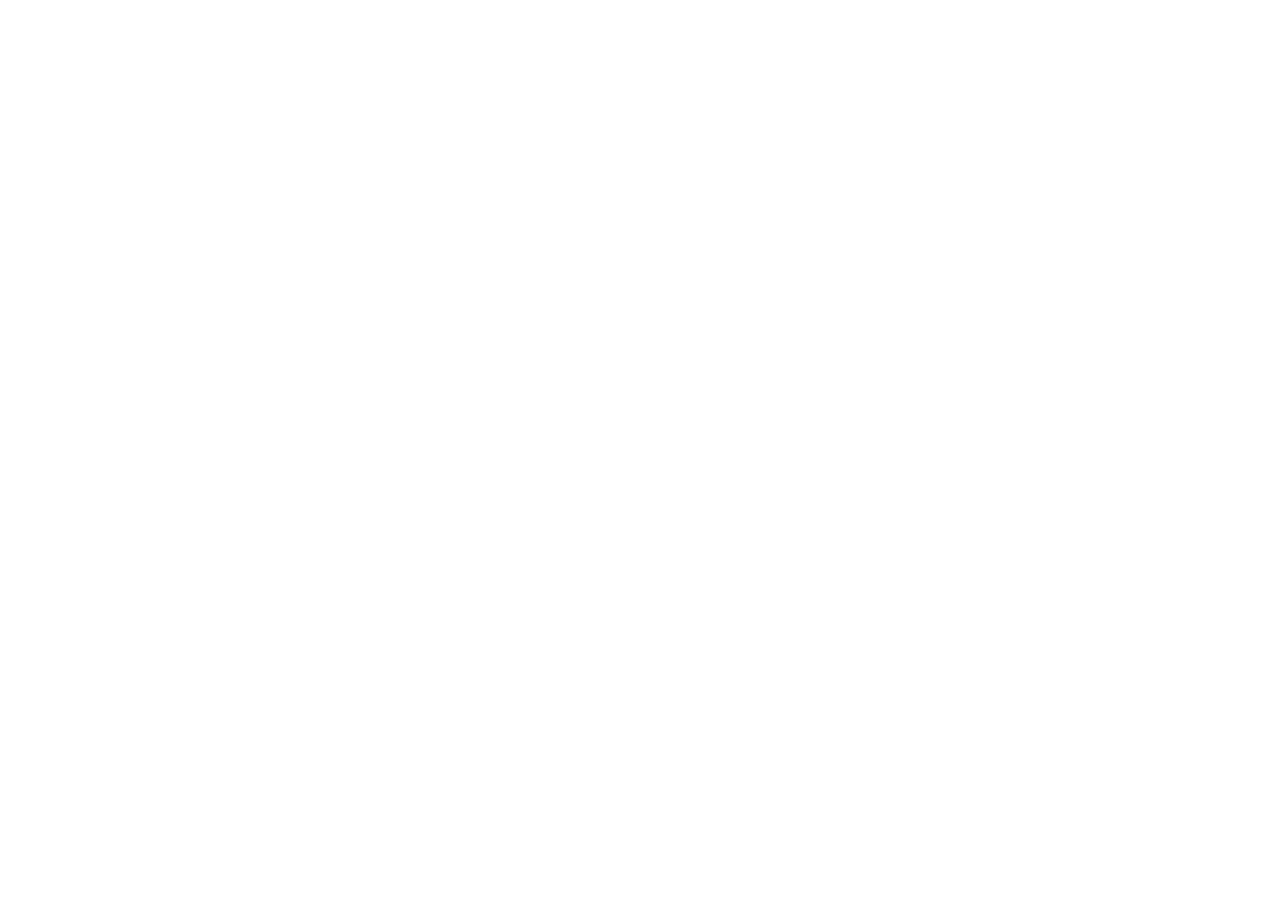
==== pages/atelier.html @ 1c8674ed "Initialisation du projet et création de l'architecture" ====
<!doctype html>
<html lang="fr">
<head>
    <meta charset="UTF-8">
    <meta name="viewport"
          content="width=device-width, user-scalable=no, initial-scale=1.0, maximum-scale=1.0, minimum-scale=1.0">
    <title>Document</title>
</head>
<body>

</body>
</html>
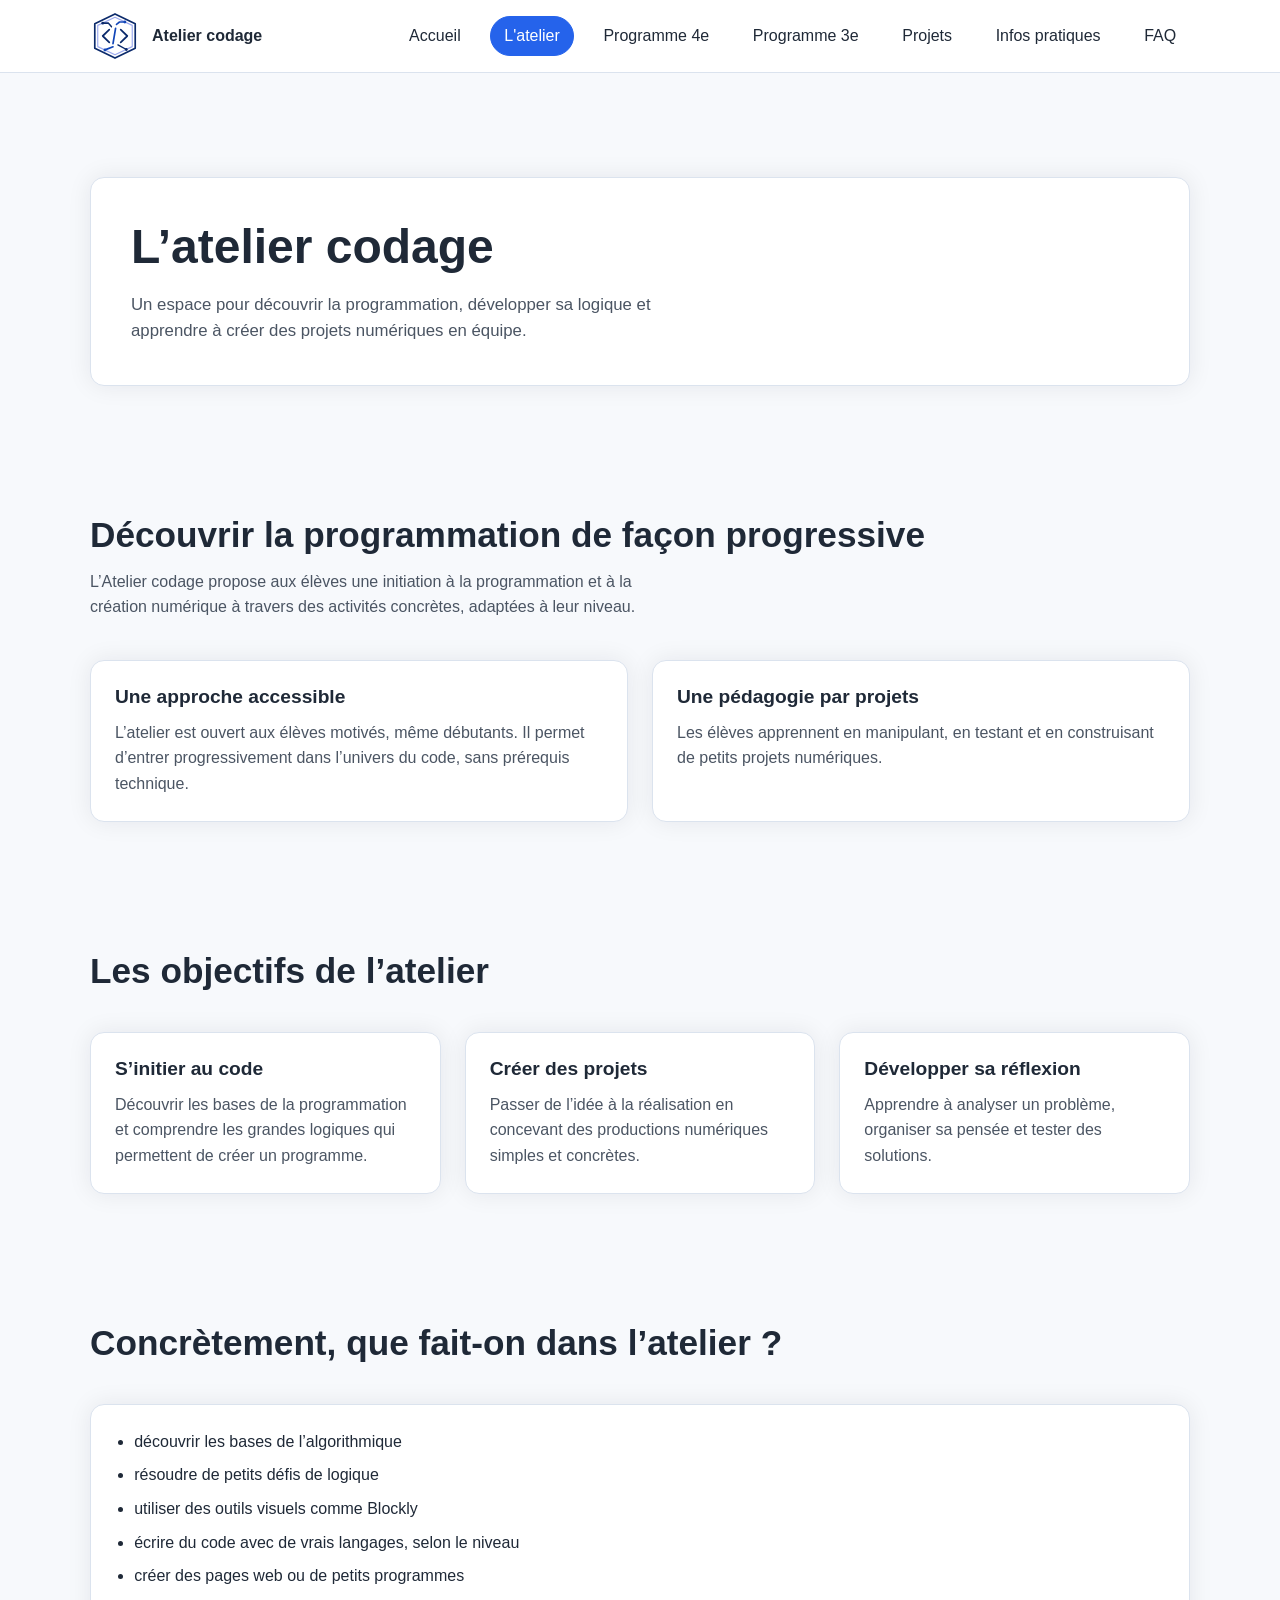
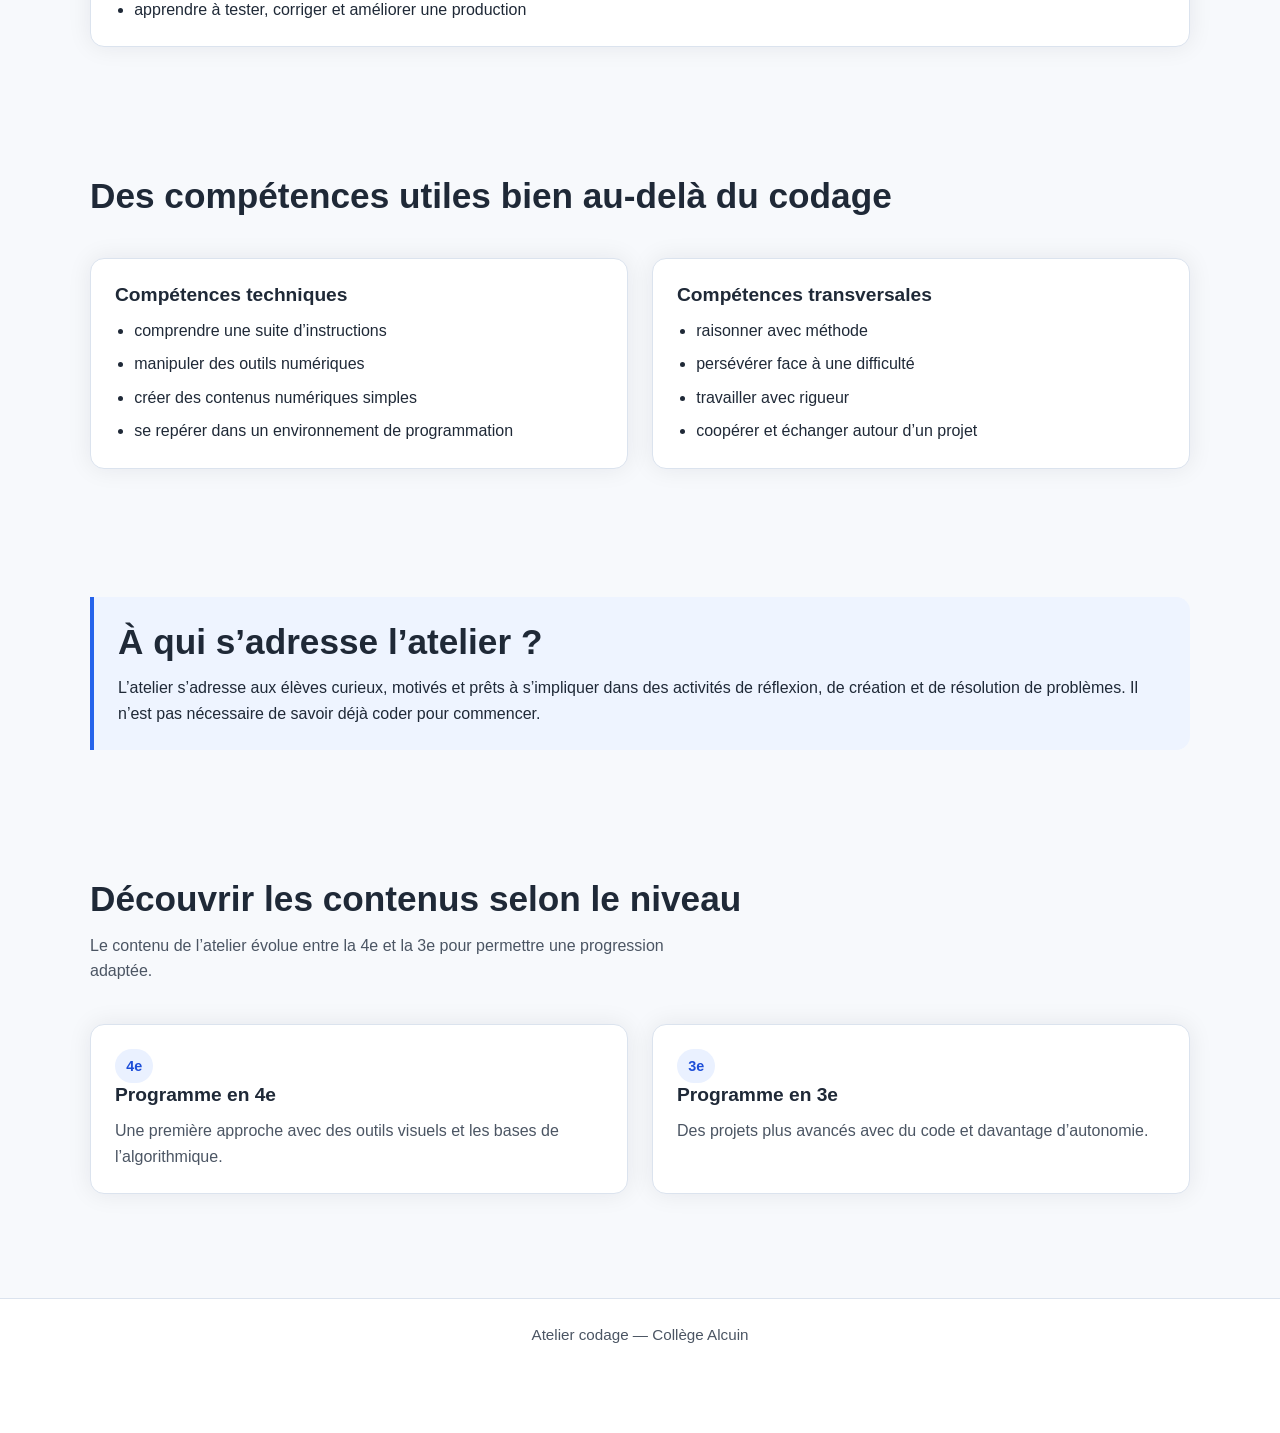
==== commit 5297819e: "Projet v1 complet et fonctionnel" ====
--- a/pages/atelier.html
+++ b/pages/atelier.html
@@ -4,9 +4,199 @@
     <meta charset="UTF-8">
     <meta name="viewport"
           content="width=device-width, user-scalable=no, initial-scale=1.0, maximum-scale=1.0, minimum-scale=1.0">
-    <title>Document</title>
+
+    <link rel="shortcut icon" href="../images/logo/favicon.ico" type="image/x-icon">
+    <link rel="stylesheet" href="../css/style.css">
+
+    <script src="../js/menu.js" defer></script>
+    <script src="../js/script.js" defer></script>
+
+    <title></title>
 </head>
+
 <body>
-
+    <header class="site-header">
+        <div class="container header-inner">
+            <a href="../index.html" class="site-brand">
+                <img src="../images/logo/logo.svg" alt="Logo de l'Atelier Codage">
+                <span>Atelier codage</span>
+            </a>
+
+            <button class="menu-toggle" aria-label="Ouvrir le menu" aria-expanded="false">
+                ☰
+            </button>
+
+            <nav class="menu" aria-label="Menu principal">
+                <!-- Menu injecté par JS -->
+            </nav>
+        </div>
+        <nav class="menu"></nav>
+    </header>
+
+    <main class="site-main">
+        <section class="page-hero">
+            <div class="container">
+                <h1>L’atelier codage</h1>
+                <p>
+                    Un espace pour découvrir la programmation, développer sa logique et apprendre à créer des
+                    projets numériques en équipe.
+                </p>
+            </div>
+        </section>
+
+        <section class="section page-content">
+            <div class="container">
+                <div class="section-header">
+                    <h2 class="section-title">Découvrir la programmation de façon progressive</h2>
+                        <p class="section-intro">
+                            L’Atelier codage propose aux élèves une initiation à la programmation et à la création
+                            numérique à travers des activités concrètes, adaptées à leur niveau.
+                        </p>
+                    </div>
+
+                    <div class="grid grid-2">
+                        <div class="card">
+                        <h3 class="card-title">Une approche accessible</h3>
+                        <p>
+                            L’atelier est ouvert aux élèves motivés, même débutants. Il permet d’entrer progressivement
+                            dans l’univers du code, sans prérequis technique.
+                        </p>
+                    </div>
+
+                    <div class="card">
+                        <h3 class="card-title">Une pédagogie par projets</h3>
+                        <p>
+                            Les élèves apprennent en manipulant, en testant et en construisant de petits projets
+                            numériques.
+                        </p>
+                    </div>
+                </div>
+            </div>
+        </section>
+
+        <section class="section page-content">
+            <div class="container">
+                <div class="section-header">
+                    <h2 class="section-title">Les objectifs de l’atelier</h2>
+                </div>
+
+                <div class="grid grid-3">
+                    <div class="card">
+                        <h3 class="card-title">S’initier au code</h3>
+                        <p>
+                            Découvrir les bases de la programmation et comprendre les grandes logiques qui permettent
+                            de créer un programme.
+                        </p>
+                    </div>
+
+                    <div class="card">
+                        <h3 class="card-title">Créer des projets</h3>
+                        <p>
+                            Passer de l’idée à la réalisation en concevant des productions numériques simples et
+                            concrètes.
+                        </p>
+                    </div>
+
+                    <div class="card">
+                        <h3 class="card-title">Développer sa réflexion</h3>
+                        <p>Apprendre à analyser un problème, organiser sa pensée et tester des solutions.</p>
+                    </div>
+                </div>
+            </div>
+        </section>
+
+        <section class="section page-content">
+            <div class="container">
+                <div class="section-header">
+                    <h2 class="section-title">Concrètement, que fait-on dans l’atelier ?</h2>
+                </div>
+
+                <div class="card">
+                    <ul class="content-list">
+                        <li>découvrir les bases de l’algorithmique</li>
+                        <li>résoudre de petits défis de logique</li>
+                        <li>utiliser des outils visuels comme Blockly</li>
+                        <li>écrire du code avec de vrais langages, selon le niveau</li>
+                        <li>créer des pages web ou de petits programmes</li>
+                        <li>apprendre à tester, corriger et améliorer une production</li>
+                    </ul>
+                </div>
+            </div>
+        </section>
+
+        <section class="section page-content">
+            <div class="container">
+                <div class="section-header">
+                    <h2 class="section-title">Des compétences utiles bien au-delà du codage</h2>
+                </div>
+
+                <div class="grid grid-2">
+                    <div class="card">
+                        <h3 class="card-title">Compétences techniques</h3>
+                        <ul class="content-list">
+                            <li>comprendre une suite d’instructions</li>
+                            <li>manipuler des outils numériques</li>
+                            <li>créer des contenus numériques simples</li>
+                            <li>se repérer dans un environnement de programmation</li>
+                        </ul>
+                    </div>
+
+                    <div class="card">
+                        <h3 class="card-title">Compétences transversales</h3>
+                        <ul class="content-list">
+                            <li>raisonner avec méthode</li>
+                            <li>persévérer face à une difficulté</li>
+                            <li>travailler avec rigueur</li>
+                            <li>coopérer et échanger autour d’un projet</li>
+                        </ul>
+                    </div>
+                </div>
+            </div>
+        </section>
+
+        <section class="section page-content">
+            <div class="container">
+                <div class="info-box">
+                    <h2 class="section-title">À qui s’adresse l’atelier ?</h2>
+                    <p>
+                        L’atelier s’adresse aux élèves curieux, motivés et prêts à s’impliquer dans des activités de
+                        réflexion, de création et de résolution de problèmes. Il n’est pas nécessaire de savoir déjà
+                        coder pour commencer.
+                    </p>
+                </div>
+            </div>
+        </section>
+
+        <section class="section page-content">
+            <div class="container">
+                <div class="section-header">
+                    <h2 class="section-title">Découvrir les contenus selon le niveau</h2>
+                    <p class="section-intro">
+                        Le contenu de l’atelier évolue entre la 4e et la 3e pour permettre une progression adaptée.
+                    </p>
+                </div>
+
+                <div class="grid grid-2">
+                    <a class="card card-link" href="programme-4eme.html">
+                        <span class="badge">4e</span>
+                        <h3 class="card-title">Programme en 4e</h3>
+                        <p>Une première approche avec des outils visuels et les bases de l’algorithmique.</p>
+                    </a>
+
+                    <a class="card card-link" href="programme-3eme.html">
+                        <span class="badge">3e</span>
+                        <h3 class="card-title">Programme en 3e</h3>
+                        <p>Des projets plus avancés avec du code et davantage d’autonomie.</p>
+                    </a>
+                </div>
+            </div>
+        </section>
+    </main>
+
+    <footer class="site-footer">
+        <div class="container">
+            <p>Atelier codage — Collège Alcuin</p>
+        </div>
+    </footer>
 </body>
 </html>
--- a/css/style.css
+++ b/css/style.css
@@ -0,0 +1,411 @@
+/* --------------------------------------- Variables globales --------------------------------------- */
+:root {
+    --color-bg: #f7f9fc;
+    --color-surface: #ffffff;
+    --color-text: #1f2937;
+    --color-text-soft: #4b5563;
+    --color-primary: #2563eb;
+    --color-primary-dark: #1d4ed8;
+    --color-border: #dbe3ee;
+
+    --shadow-soft: 0 0 24px rgba(15, 23, 42, 0.08);
+
+    --radius: 14px;
+    --container-width: 1100px;
+
+    --space-xs: 0.5rem;
+    --space-sm: 0.75rem;
+    --space-md: 1rem;
+    --space-lg: 1.5rem;
+    --space-xl: 2.5rem;
+    --space-2xl: 4rem;
+
+    --main-font: Verdana, Helvetica, "sans-serif";
+}
+
+/* --------------------------------------- Reset léger --------------------------------------- */
+*,
+*::before,
+*::after {
+    box-sizing: border-box;
+}
+
+html {
+    font-size: 16px;
+}
+
+body,
+h1,
+h2,
+h3,
+p,
+ul,
+ol {
+    margin: 0;
+}
+
+img {
+    display: block;
+    max-width: 100%;
+}
+
+a {
+    color: inherit;
+    text-decoration: none;
+}
+
+button,
+input,
+textarea,
+select {
+    font: inherit;
+}
+
+/* --------------------------------------- Styles généraux --------------------------------------- */
+body {
+    font-family: var(--main-font);
+    background-color: var(--color-bg);
+    color: var(--color-text);
+    line-height: 1.6;
+}
+
+.container {
+    width: min(100% - 2rem, var(--container-width));
+    margin-inline: auto;
+}
+
+.site-main {
+    padding-block: var(--space-xl);
+}
+
+h1,
+h2,
+h3 {
+    line-height: 1.2;
+}
+
+h1 {
+    font-size: clamp(2rem, 4vw, 3rem);
+}
+
+h1 sup {
+    font-size: clamp(1rem, 2vw, 1.5rem);
+}
+
+p {
+    color: var(--color-text-soft);
+}
+
+/* --------------------------------------- Structure commune --------------------------------------- */
+.site-header,
+.site-footer,
+.page-hero,
+.page-content {
+    width: 100%;
+}
+
+.page-content {
+    padding-block: var(--space-xl);
+}
+
+.page-content__btn-container {
+    margin-top: 1.5rem;
+    display: flex;
+    flex-wrap: wrap;
+    gap: 1rem;
+}
+
+/* --------------------------------------- Header + menu --------------------------------------- */
+.site-header {
+    background-color: var(--color-surface);
+    border-bottom: 1px solid var(--color-border);
+    position: sticky;
+    top: 0;
+    z-index: 1000;
+}
+
+.header-inner {
+    min-height: 72px;
+    display: flex;
+    align-items: center;
+    justify-content: space-between;
+    gap: var(--space-lg);
+}
+
+.site-brand {
+    display: flex;
+    align-items: center;
+    gap: var(--space-sm);
+    font-weight: 700;
+}
+
+.site-brand img {
+    width: 50px;
+    height: 50px;
+    object-fit: contain;
+}
+
+.menu {
+    display: flex;
+    align-items: center;
+    gap: var(--space-md);
+    flex-wrap: wrap;
+}
+
+.menu-toggle {
+    display: none;
+    font-size: 1.5rem;
+    background: none;
+    border: none;
+    cursor: pointer;
+}
+
+.menu-link {
+    padding: 0.4rem 0.8rem;
+    border-radius: 500px;
+    color: var(--color-text);
+    border: 1px solid transparent;
+    transition: background-color 1s ease, color 1s ease, border 1s ease;
+}
+
+.menu-link:hover,
+.menu-link:focus-visible {
+    background-color: #eaf1ff;
+    border-color: var(--color-primary);
+    color: var(--color-primary-dark);
+}
+
+.menu-link.active {
+    background-color: var(--color-primary);
+    color: #ffffff;
+    border-color: var(--color-primary);
+}
+
+/* --------------------------------------- Hero + footer --------------------------------------- */
+.page-hero {
+    padding-block: var(--space-2xl);
+}
+
+.page-hero .container {
+    background-color: var(--color-surface);
+    border: 1px solid var(--color-border);
+    border-radius: var(--radius);
+    box-shadow: var(--shadow-soft);
+    padding: var(--space-xl);
+}
+
+.page-hero p {
+    margin-top: var(--space-md);
+    max-width: 60ch;
+    font-size: 1.05rem;
+}
+
+.site-footer {
+    border-top: 1px solid var(--color-border);
+    background-color: var(--color-surface);
+    min-height: 15vh;
+}
+
+.site-footer .container {
+    padding-block: var(--space-lg);
+}
+
+.site-footer p {
+    font-size: 0.95rem;
+    text-align: center;
+}
+
+/* --------------------------------------- responsive --------------------------------------- */
+@media (max-width: 768px) {
+
+    .menu-toggle {
+        display: block;
+    }
+
+    .menu {
+        position: absolute;
+        top: 72px;
+        right: 1rem;
+        left: 1rem;
+
+        background-color: var(--color-surface);
+        border: 1px solid var(--color-border);
+        border-radius: var(--radius);
+        box-shadow: var(--shadow-soft);
+
+        flex-direction: column;
+        align-items: stretch;
+        padding: var(--space-md);
+
+        display: none;
+    }
+
+    .menu.open {
+        display: flex;
+    }
+
+    .menu-link {
+        padding: 0.75rem;
+        border-radius: 8px;
+    }
+
+    .header-inner {
+        position: relative;
+    }
+}
+
+/* ****************************************************************************************************************** */
+.button {
+    display: inline-flex;
+    align-items: center;
+    justify-content: center;
+    gap: 0.5rem;
+
+    padding: 0.8rem 1.2rem;
+    border: 1px solid transparent;
+    border-radius: 999px;
+
+    font-weight: 600;
+    line-height: 1;
+    cursor: pointer;
+
+    transition: background-color 0.2s ease, color 0.2s ease, border-color 0.2s ease, transform 0.2s ease;
+}
+
+.button:hover,
+.button:focus-visible {
+    transform: translateY(-1px);
+}
+
+.button-primary {
+    background-color: var(--color-primary);
+    color: #ffffff;
+}
+
+.button-primary:hover,
+.button-primary:focus-visible {
+    background-color: var(--color-primary-dark);
+}
+
+.button-secondary {
+    background-color: var(--color-surface);
+    color: var(--color-primary-dark);
+    border-color: var(--color-border);
+}
+
+.button-secondary:hover,
+.button-secondary:focus-visible {
+    background-color: #eef4ff;
+}
+
+/* ****************************************************************************************************************** */
+.section {
+    padding-block: var(--space-2xl);
+}
+
+.section-header {
+    margin-bottom: var(--space-xl);
+}
+
+.section-title {
+      font-size: clamp(1.5rem, 3vw, 2.2rem);
+      margin-bottom: var(--space-sm);
+}
+
+.section-intro {
+    max-width: 65ch;
+}
+
+/* ****************************************************************************************************************** */
+.grid {
+      display: grid;
+      gap: var(--space-lg);
+}
+
+.grid-2 {
+    grid-template-columns: repeat(2, minmax(0, 1fr));
+}
+
+.grid-3 {
+    grid-template-columns: repeat(3, minmax(0, 1fr));
+}
+
+.grid-4 {
+    grid-template-columns: repeat(4, minmax(0, 1fr));
+}
+
+@media (max-width: 900px) {
+    .grid-3,
+    .grid-4 {
+        grid-template-columns: repeat(2, minmax(0, 1fr));
+    }
+}
+
+@media (max-width: 640px) {
+    .grid-2,
+    .grid-3,
+    .grid-4 {
+        grid-template-columns: 1fr;
+    }
+}
+
+/* ****************************************************************************************************************** */
+.card {
+    background-color: var(--color-surface);
+    border: 1px solid var(--color-border);
+    border-radius: var(--radius);
+    box-shadow: var(--shadow-soft);
+    padding: var(--space-lg);
+    height: 100%;
+}
+
+.card-title {
+      font-size: 1.2rem;
+      margin-bottom: var(--space-sm);
+}
+
+.card p + p {
+    margin-top: var(--space-sm);
+}
+
+.card-link {
+    display: block;
+    height: 100%;
+    transition: transform 0.2s ease, box-shadow 0.2s ease;
+}
+
+.card-link:hover,
+.card-link:focus-visible {
+    transform: translateY(-3px);
+}
+
+/* ****************************************************************************************************************** */
+.info-box {
+    background-color: #eef4ff;
+    border-left: 4px solid var(--color-primary);
+    border-radius: 0 var(--radius) var(--radius) 0;
+    padding: var(--space-lg);
+}
+
+.info-box p {
+    color: var(--color-text);
+}
+
+/* ****************************************************************************************************************** */
+.badge {
+    display: inline-block;
+    padding: 0.35rem 0.7rem;
+    border-radius: 999px;
+    background-color: #eaf1ff;
+    color: var(--color-primary-dark);
+    font-size: 0.9rem;
+    font-weight: 600;
+}
+
+.content-list {
+    padding-left: 1.2rem;
+}
+
+.content-list li + li {
+    margin-top: 0.5rem;
+}
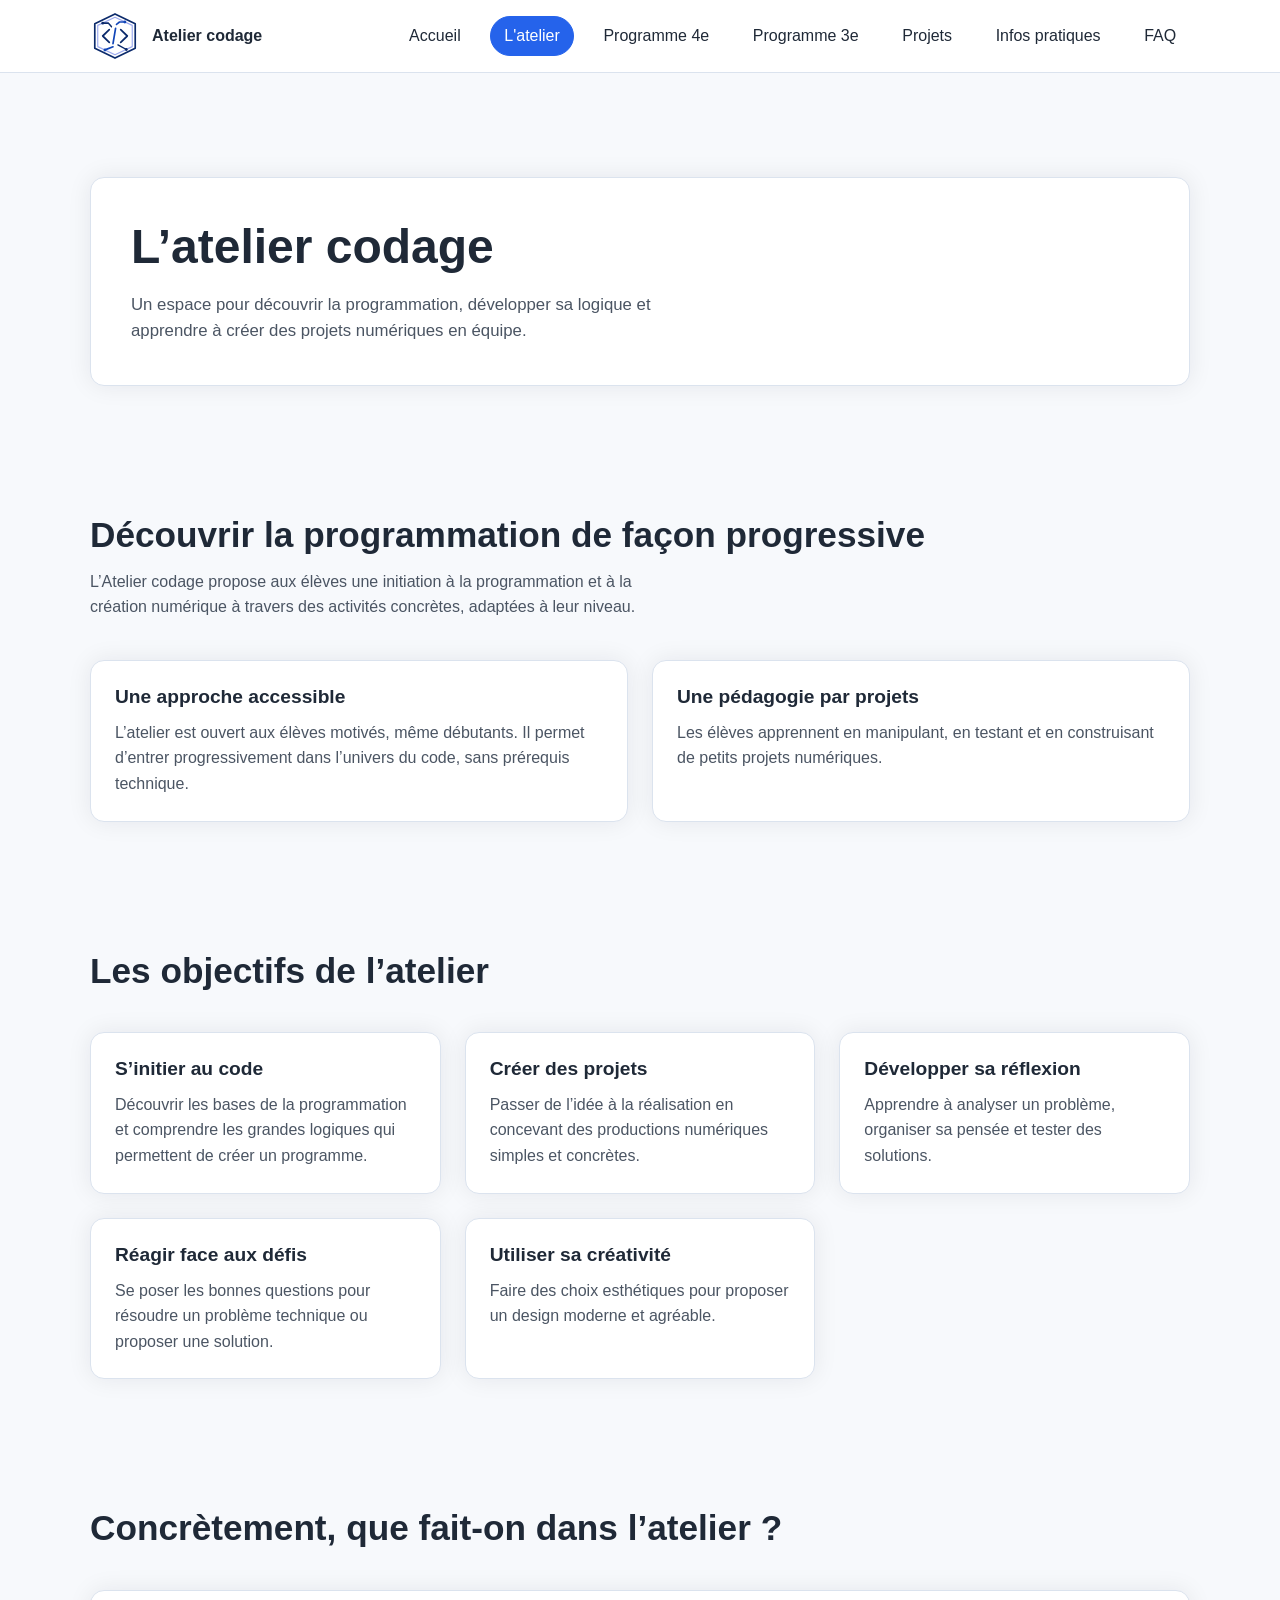
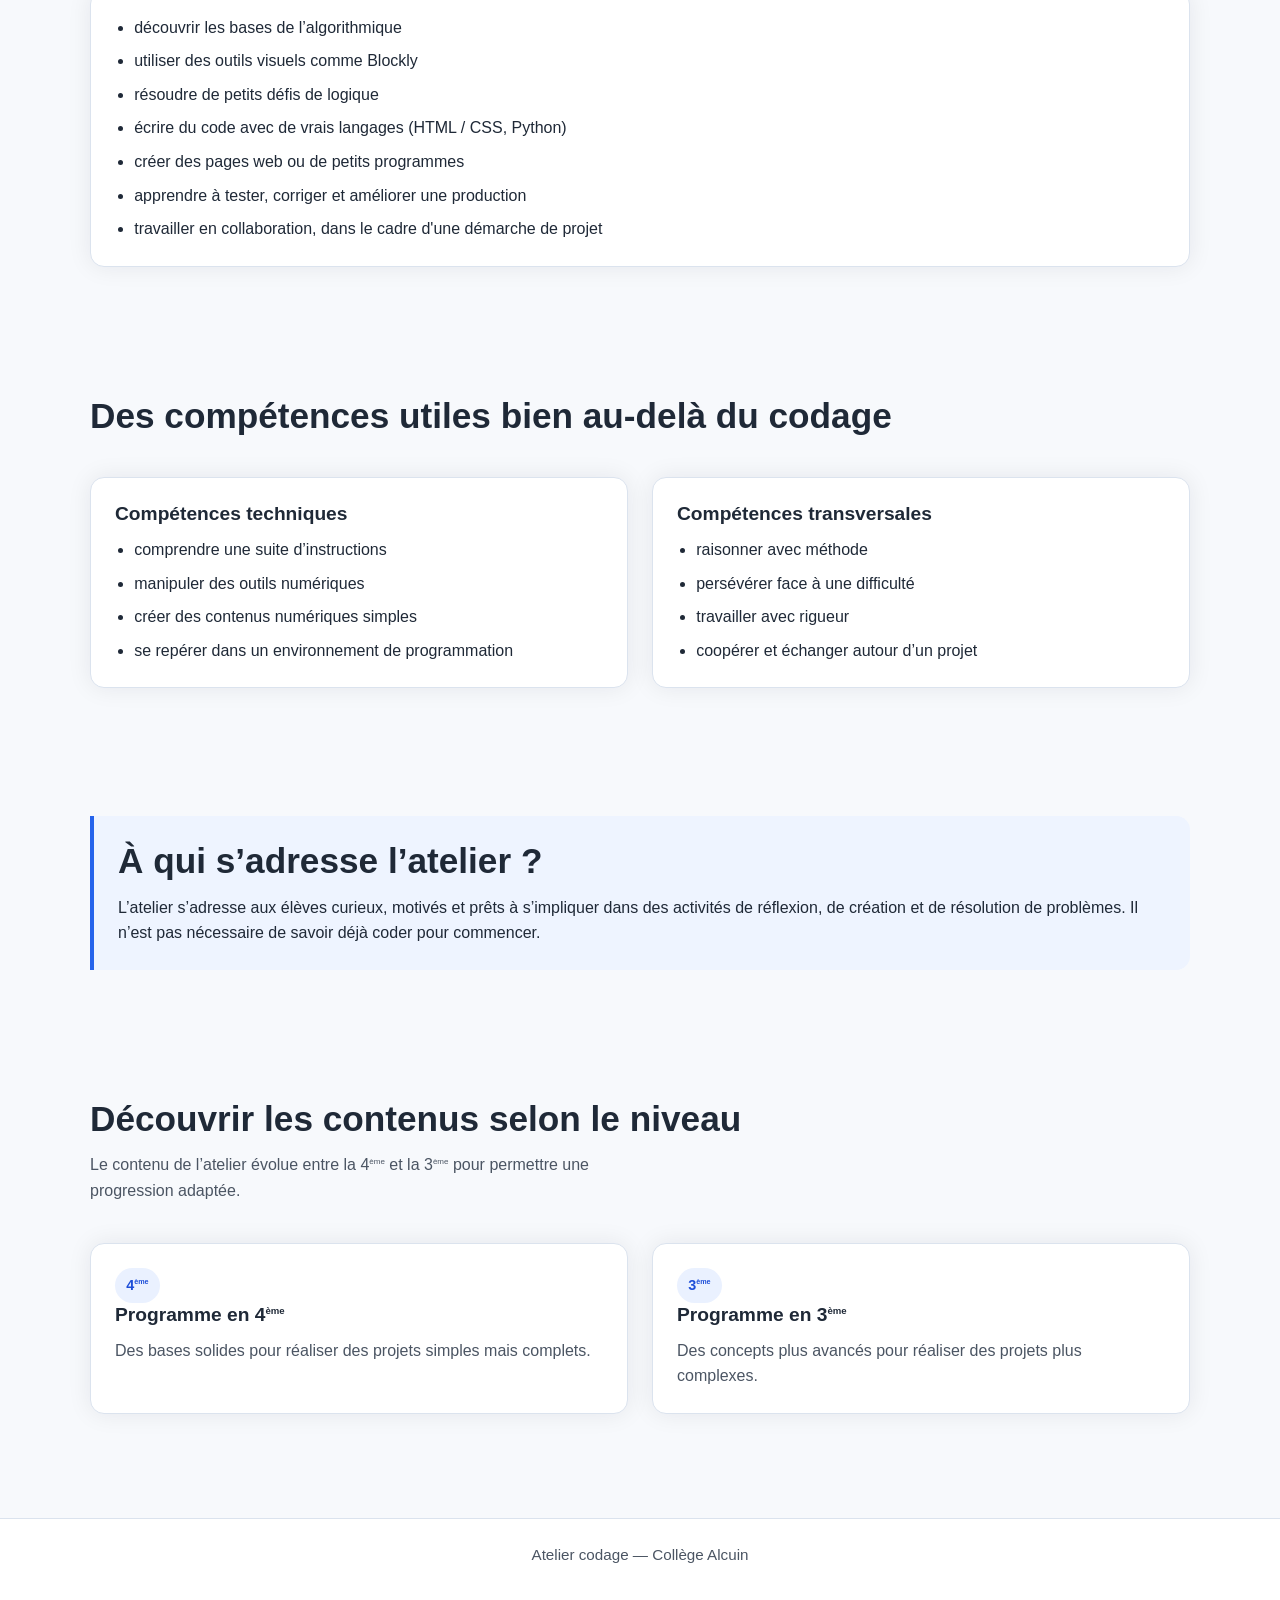
==== commit 45a20f2b: "Projet v1 complet et fonctionnel" ====
--- a/pages/atelier.html
+++ b/pages/atelier.html
@@ -101,6 +101,19 @@
                         <h3 class="card-title">Développer sa réflexion</h3>
                         <p>Apprendre à analyser un problème, organiser sa pensée et tester des solutions.</p>
                     </div>
+
+                    <div class="card">
+                        <h3 class="card-title">Réagir face aux défis</h3>
+                        <p>
+                            Se poser les bonnes questions pour résoudre un problème technique ou proposer une
+                            solution.
+                        </p>
+                    </div>
+
+                    <div class="card">
+                        <h3 class="card-title">Utiliser sa créativité</h3>
+                        <p>Faire des choix esthétiques pour proposer un design moderne et agréable.</p>
+                    </div>
                 </div>
             </div>
         </section>
@@ -114,11 +127,12 @@
                 <div class="card">
                     <ul class="content-list">
                         <li>découvrir les bases de l’algorithmique</li>
+                        <li>utiliser des outils visuels comme Blockly</li>
                         <li>résoudre de petits défis de logique</li>
-                        <li>utiliser des outils visuels comme Blockly</li>
-                        <li>écrire du code avec de vrais langages, selon le niveau</li>
+                        <li>écrire du code avec de vrais langages (HTML / CSS, Python)</li>
                         <li>créer des pages web ou de petits programmes</li>
                         <li>apprendre à tester, corriger et améliorer une production</li>
+                        <li>travailler en collaboration, dans le cadre d'une démarche de projet</li>
                     </ul>
                 </div>
             </div>
@@ -172,21 +186,22 @@
                 <div class="section-header">
                     <h2 class="section-title">Découvrir les contenus selon le niveau</h2>
                     <p class="section-intro">
-                        Le contenu de l’atelier évolue entre la 4e et la 3e pour permettre une progression adaptée.
+                        Le contenu de l’atelier évolue entre la 4<sup>ème</sup> et la 3<sup>ème</sup> pour permettre
+                        une progression adaptée.
                     </p>
                 </div>
 
                 <div class="grid grid-2">
                     <a class="card card-link" href="programme-4eme.html">
-                        <span class="badge">4e</span>
-                        <h3 class="card-title">Programme en 4e</h3>
-                        <p>Une première approche avec des outils visuels et les bases de l’algorithmique.</p>
+                        <span class="badge">4<sup>ème</sup></span>
+                        <h3 class="card-title">Programme en 4<sup>ème</sup></h3>
+                        <p>Des bases solides pour réaliser des projets simples mais complets.</p>
                     </a>
 
                     <a class="card card-link" href="programme-3eme.html">
-                        <span class="badge">3e</span>
-                        <h3 class="card-title">Programme en 3e</h3>
-                        <p>Des projets plus avancés avec du code et davantage d’autonomie.</p>
+                        <span class="badge">3<sup>ème</sup></span>
+                        <h3 class="card-title">Programme en 3<sup>ème</sup></h3>
+                        <p>Des concepts plus avancés pour réaliser des projets plus complexes.</p>
                     </a>
                 </div>
             </div>
--- a/css/style.css
+++ b/css/style.css
@@ -88,8 +88,8 @@
     font-size: clamp(2rem, 4vw, 3rem);
 }
 
-h1 sup {
-    font-size: clamp(1rem, 2vw, 1.5rem);
+sup {
+    font-size: 0.5em;
 }
 
 p {
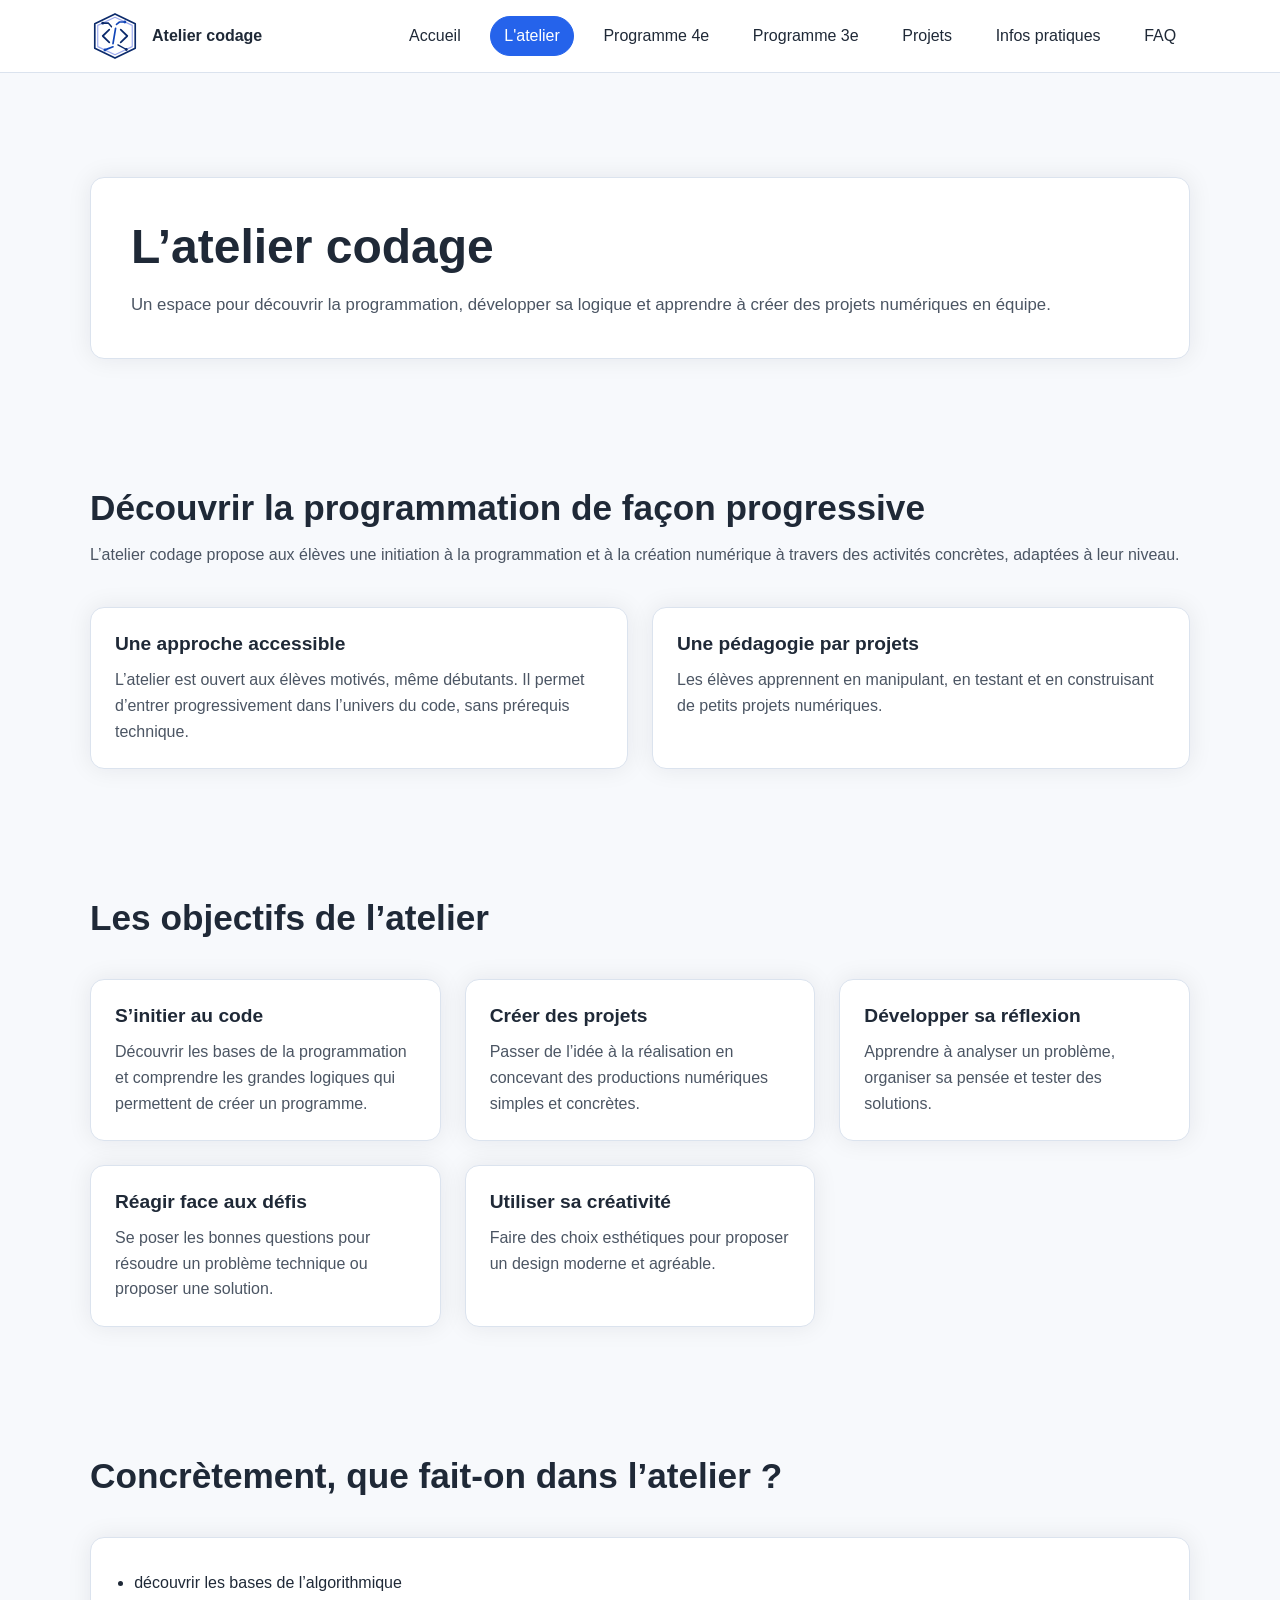
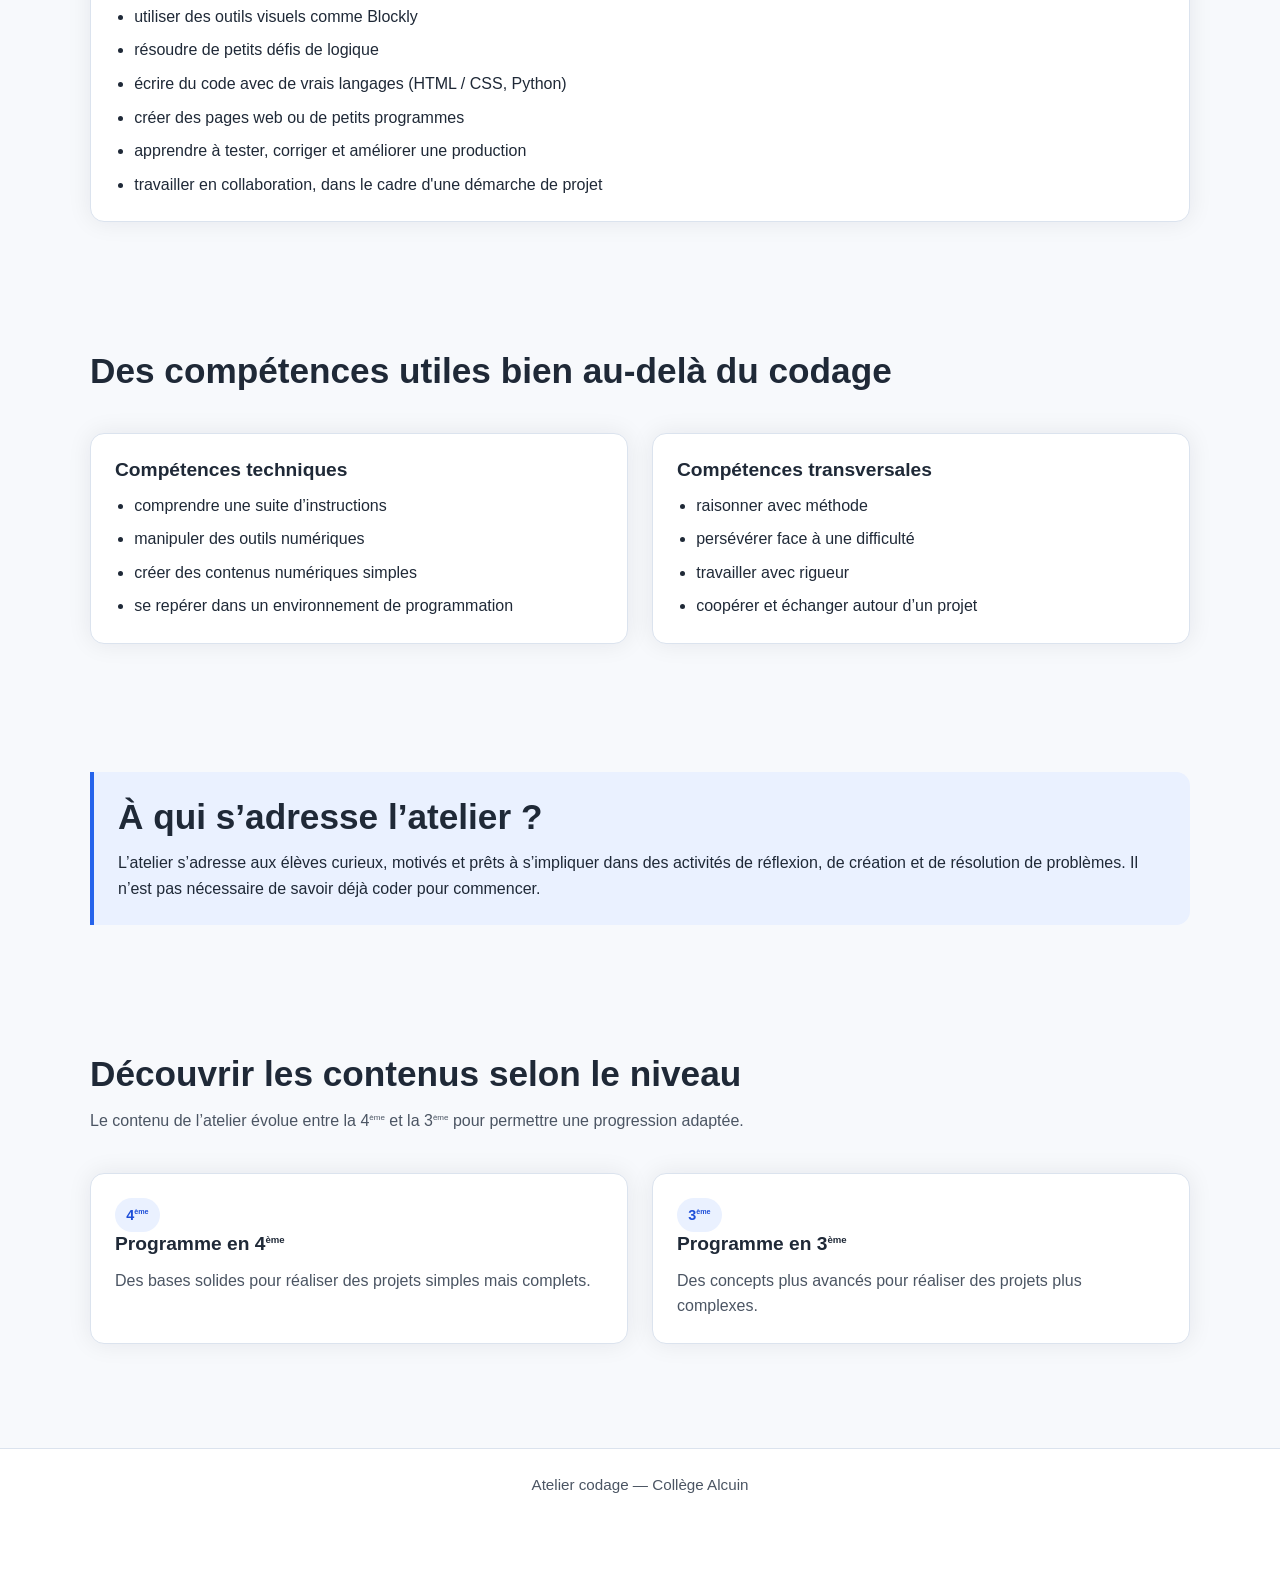
==== commit 800ab28c: "update style" ====
--- a/pages/atelier.html
+++ b/pages/atelier.html
@@ -18,7 +18,7 @@
     <header class="site-header">
         <div class="container header-inner">
             <a href="../index.html" class="site-brand">
-                <img src="../images/logo/logo.svg" alt="Logo de l'Atelier Codage">
+                <img src="../images/logo/logo.svg" alt="Logo de l'atelier Codage">
                 <span>Atelier codage</span>
             </a>
 
@@ -49,7 +49,7 @@
                 <div class="section-header">
                     <h2 class="section-title">Découvrir la programmation de façon progressive</h2>
                         <p class="section-intro">
-                            L’Atelier codage propose aux élèves une initiation à la programmation et à la création
+                            L’atelier codage propose aux élèves une initiation à la programmation et à la création
                             numérique à travers des activités concrètes, adaptées à leur niveau.
                         </p>
                     </div>
--- a/css/style.css
+++ b/css/style.css
@@ -7,6 +7,7 @@
     --color-primary: #2563eb;
     --color-primary-dark: #1d4ed8;
     --color-border: #dbe3ee;
+    --color-badge: #eaf1ff;
 
     --shadow-soft: 0 0 24px rgba(15, 23, 42, 0.08);
 
@@ -170,7 +171,7 @@
 
 .menu-link:hover,
 .menu-link:focus-visible {
-    background-color: #eaf1ff;
+    background-color: var(--color-badge);
     border-color: var(--color-primary);
     color: var(--color-primary-dark);
 }
@@ -196,7 +197,7 @@
 
 .page-hero p {
     margin-top: var(--space-md);
-    max-width: 60ch;
+    /*max-width: 60ch;*/
     font-size: 1.05rem;
 }
 
@@ -295,7 +296,7 @@
 
 .button-secondary:hover,
 .button-secondary:focus-visible {
-    background-color: #eef4ff;
+    background-color: var(--color-badge);
 }
 
 /* ****************************************************************************************************************** */
@@ -311,10 +312,10 @@
       font-size: clamp(1.5rem, 3vw, 2.2rem);
       margin-bottom: var(--space-sm);
 }
-
+/*
 .section-intro {
     max-width: 65ch;
-}
+}*/
 
 /* ****************************************************************************************************************** */
 .grid {
@@ -381,7 +382,7 @@
 
 /* ****************************************************************************************************************** */
 .info-box {
-    background-color: #eef4ff;
+    background-color: var(--color-badge);
     border-left: 4px solid var(--color-primary);
     border-radius: 0 var(--radius) var(--radius) 0;
     padding: var(--space-lg);
@@ -389,6 +390,10 @@
 
 .info-box p {
     color: var(--color-text);
+}
+
+.info-box div {
+    margin-top: 1rem;
 }
 
 /* ****************************************************************************************************************** */
@@ -396,7 +401,7 @@
     display: inline-block;
     padding: 0.35rem 0.7rem;
     border-radius: 999px;
-    background-color: #eaf1ff;
+    background-color: var(--color-badge);
     color: var(--color-primary-dark);
     font-size: 0.9rem;
     font-weight: 600;
@@ -406,6 +411,6 @@
     padding-left: 1.2rem;
 }
 
-.content-list li + li {
+.content-list li {
     margin-top: 0.5rem;
 }
